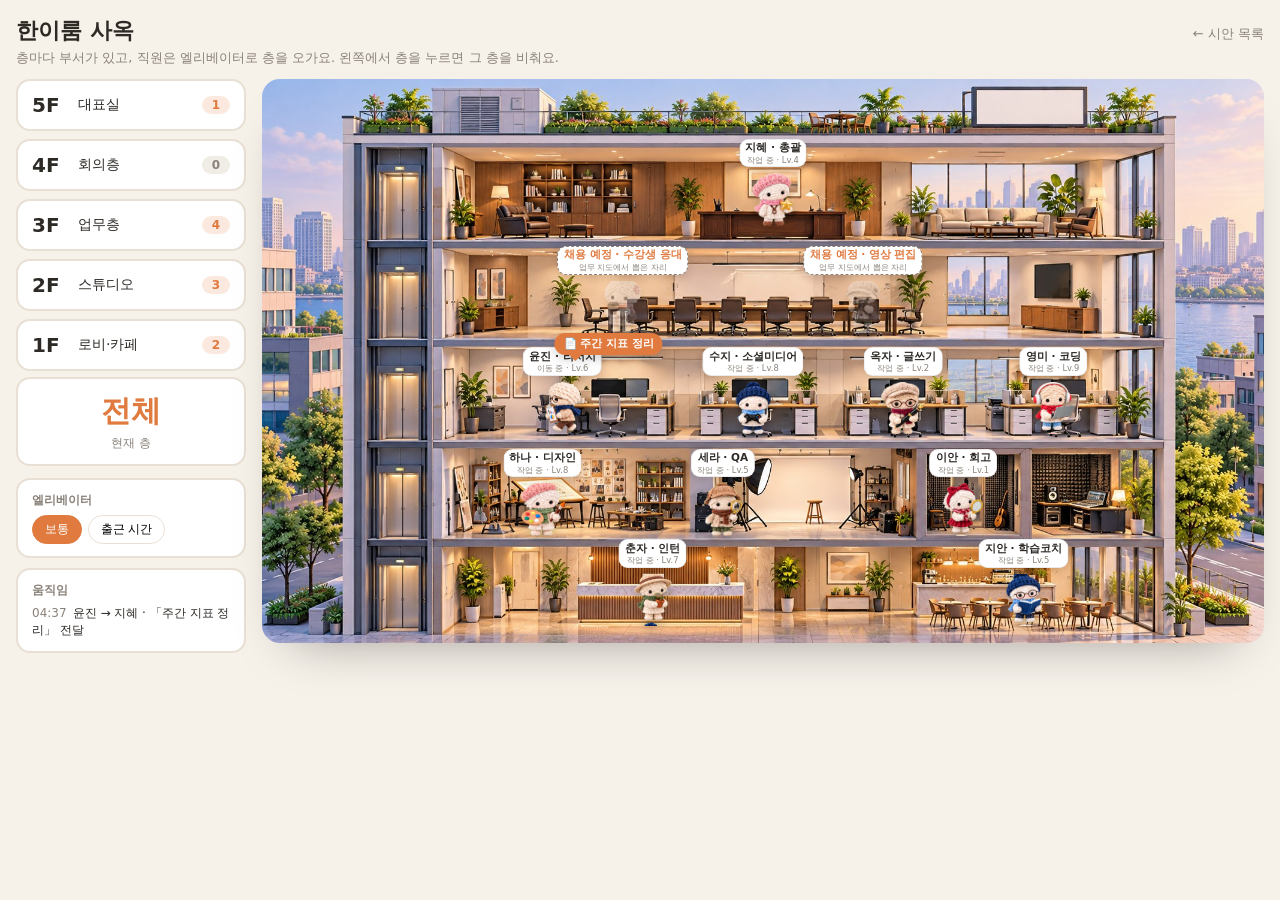
==== web/building.html @ ef340adb "feat(web): v3 — five distinct concept designs (diorama/saas/rpg/control/building), shared engine, fe" ====
<!doctype html>
<html lang="ko">
<head>
<meta charset="utf-8">
<meta name="viewport" content="width=device-width,initial-scale=1">
<title>사옥 단면도</title>
<meta name="description" content="5층 사옥을 단면으로 본다. 층마다 부서가 있고 직원은 엘리베이터로 층을 오간다. 왼쪽 층 목록으로 층을 비춘다.">
<link rel="stylesheet" href="engine.css">
<style>
:root{--bg:#f6f1e9;--ink:#2d2a26;--muted:#8a827a;--card:#fff;--line:#e8e0d4;--accent:#e07a3f}
*{box-sizing:border-box}html,body{margin:0;background:var(--bg);color:var(--ink);font-family:system-ui,-apple-system,"Apple SD Gothic Neo","Malgun Gothic",sans-serif}
.wrap{max-width:1560px;margin:0 auto;padding:16px}
.head{display:flex;justify-content:space-between;align-items:baseline;margin-bottom:12px}
.head h1{margin:0;font-size:22px}.head h1 small{display:block;font-size:13px;color:var(--muted);font-weight:500;margin-top:3px}
.head a{color:var(--muted);text-decoration:none;font-size:13px}
.layout{display:grid;grid-template-columns:230px minmax(0,1fr);gap:16px}
.floors{display:grid;gap:8px;align-content:start}
.floor{background:var(--card);border:2px solid var(--line);border-radius:14px;padding:12px 14px;display:flex;align-items:center;gap:10px;cursor:pointer;transition:border-color .2s,transform .2s}
.floor:hover{transform:translateX(3px)}.floor.on{border-color:var(--accent)}
.floor b{font-size:20px;min-width:36px}.floor span{font-size:14px}.floor .n{margin-left:auto;background:#fbe9df;color:var(--accent);border-radius:999px;padding:2px 10px;font-size:12px;font-weight:700}
.floor .n.zero{background:#f0ece6;color:var(--muted)}
.cur{background:var(--card);border:2px solid var(--line);border-radius:14px;padding:12px 14px;text-align:center;margin-top:6px}
.cur b{display:block;font-size:30px;color:var(--accent)}.cur small{color:var(--muted);font-size:12px}
.stage{aspect-ratio:1680/945;border-radius:18px;background:#dfe9f3;--tag-bg:#fff;--tag-ink:#2d2a26;--tag-muted:#8a827a;--tag-line:rgba(0,0,0,.08);--accent:#e07a3f;--fs:10.5px;box-shadow:0 24px 50px -30px rgba(0,0,0,.4)}
.band{position:absolute;left:8%;right:4%;background:rgba(224,122,63,.14);border:2px dashed rgba(224,122,63,.6);border-radius:8px;pointer-events:none;opacity:0;transition:opacity .25s}
.band.on{opacity:1}
.flabel{position:absolute;left:8.5%;transform:translateY(-100%);background:#fff;border-radius:6px 6px 0 0;padding:2px 8px;font-size:11px;font-weight:700;color:var(--accent);opacity:0;pointer-events:none}
.flabel.on{opacity:1}
.actor .nametag{padding:.15em .5em}.actor .nametag::after{display:none}
.lift{position:absolute;left:10.9%;width:5.4%;height:3%;background:rgba(224,122,63,.5);border-radius:3px;pointer-events:none;transition:top 1.6s linear;opacity:0}
.lift.on{opacity:1}
.side{display:grid;gap:10px;margin-top:12px}
.card{background:var(--card);border:2px solid var(--line);border-radius:14px;padding:12px 14px}
.card h3{margin:0 0 6px;font-size:12px;color:var(--muted)}
.log{list-style:none;margin:0;padding:0;font-size:12px;display:grid;gap:4px;max-height:150px;overflow:auto}
.log time{color:var(--muted);margin-right:6px}
.toggle{display:flex;gap:6px}.toggle button{border:1px solid var(--line);background:#fff;border-radius:999px;padding:5px 12px;font-size:12px;cursor:pointer}.toggle button[aria-pressed="true"]{background:var(--accent);color:#fff;border-color:var(--accent)}
</style>
</head>
<body>
<div class="wrap">
  <div class="head"><h1>한이룸 사옥<small>층마다 부서가 있고, 직원은 엘리베이터로 층을 오가요. 왼쪽에서 층을 누르면 그 층을 비춰요.</small></h1><a href="index.html">← 시안 목록</a></div>
  <div class="layout">
    <div>
      <div class="floors" id="floors"></div>
      <div class="cur"><b id="curF">전체</b><small>현재 층</small></div>
      <div class="side"><div class="card"><h3>엘리베이터</h3><div class="toggle"><button type="button" data-speed="1" aria-pressed="true">보통</button><button type="button" data-speed="2.2">출근 시간</button></div></div><div class="card"><h3>움직임</h3><ul class="log" id="log"></ul></div></div>
    </div>
    <div class="stage" id="stage"><img class="bg" src="bg/building.jpg" alt="" draggable="false"><div id="bands"></div><div class="lift" id="lift"></div><div id="actors"></div></div>
  </div>
</div>
<script src="org.js"></script>
<script src="engine.js"></script>
<script src="maps-v3.js"></script>
<script>
(function(){
  const ORG = window.OFFICE_ORG, MAP = window.OFFICE_MAPS_V3.BUILDING
  const stage = document.getElementById('stage')
  const fl = document.getElementById('floors'), bands = document.getElementById('bands')
  let cur = null
  for (const f of MAP.floors) {
    const b = document.createElement('div'); b.className = 'floor'; b.innerHTML = `<b>${f.id}F</b><span>${f.label.replace(/^\dF /, '')}</span><span class="n zero" data-f="${f.id}">0</span>`; b.dataset.f = f.id
    b.addEventListener('click', () => { cur = cur === f.id ? null : f.id; for (const x of fl.children) x.classList.toggle('on', Number(x.dataset.f) === cur); for (const x of bands.children) x.classList.toggle('on', Number(x.dataset.f) === cur); document.getElementById('curF').textContent = cur ? `${cur}F` : '전체' }); fl.appendChild(b)
    const band = document.createElement('div'); band.className = 'band'; band.dataset.f = f.id; band.style.top = `${f.y[0]}%`; band.style.height = `${f.y[1] - f.y[0]}%`; bands.appendChild(band)
    const lab = document.createElement('div'); lab.className = 'flabel'; lab.dataset.f = f.id; lab.style.top = `${f.y[0]}%`; lab.textContent = f.label; band.appendChild(lab)
  }
  const floorOf = y => (MAP.floors.find(f => y >= f.y[0] - 1 && y <= f.y[1] + 1) || {}).id
  const t = () => { const d = new Date(); return `${String(d.getHours()).padStart(2, '0')}:${String(d.getMinutes()).padStart(2, '0')}` }
  const E = window.OfficeEngine.create({
    stage, actorsEl: document.getElementById('actors'), org: ORG, map: MAP, chars: 'chars/knit', spriteScale: 0.052, flat: true, walkSpeed: 18,
    lines: { lounge: ['5F 소파 최고', '잠깐 쉬고…', '🌿'], coffee: ['1F 카페 ☕', '라떼 하나', '당 충전'] },
    on(ev, p) {
      if (ev === 'log') { const li = document.createElement('li'); li.innerHTML = `<time>${t()}</time><span></span>`; li.lastChild.textContent = p.text; const ul = document.getElementById('log'); ul.prepend(li); while (ul.children.length > 10) ul.lastChild.remove() }
      if (ev === 'status') counts()
    },
  })
  E.start()
  function counts() { const c = {}; for (const a of E.actors) if (!a.ghost) { const f = floorOf(a.y); c[f] = (c[f] || 0) + 1 } for (const n of fl.querySelectorAll('.n')) { const v = c[n.dataset.f] || 0; n.textContent = v; n.classList.toggle('zero', v === 0) } }
  // 엘리베이터 칸: 승강로(x≈11~16%) 안에 있는 직원이 있으면 그 높이로
  const lift = document.getElementById('lift')
  setInterval(() => { counts(); const rider = E.actors.find(a => a.x < 19 && a.el.classList.contains('walk')); if (rider) { lift.classList.add('on'); lift.style.top = `${rider.y - 1.5}%` } else lift.classList.remove('on') }, 400)
  document.querySelector('.toggle').addEventListener('click', e => { const b = e.target.closest('button'); if (!b) return; E.setSpeed(Number(b.dataset.speed)); for (const x of b.parentElement.children) x.setAttribute('aria-pressed', String(x === b)) })
  counts()
})()
</script>
</body>
</html>
---- web/engine.css ----
/* 공용: 무대 위 배우(직원) — 각 컨셉 페이지가 자기 테마 변수(--tag-bg --tag-ink --tag-muted --tag-line --accent --fs)만 바꾼다 */
.stage{position:relative;overflow:hidden;user-select:none;--tag-bg:#fff;--tag-ink:#2a2622;--tag-muted:#8a8176;--tag-line:rgba(0,0,0,.08);--accent:#d1803e;--fs:13px}
.stage img.bg{position:absolute;inset:0;width:100%;height:100%;object-fit:cover;display:block}
.actor{position:absolute;left:0;top:0;width:0;height:0;transition:left var(--dur,1.6s) linear,top var(--dur,1.6s) linear;will-change:left,top;cursor:pointer}
.actor .body{position:absolute;left:0;bottom:0;transform:translate(-50%,0) scale(var(--s,1));transform-origin:50% 100%;display:flex;flex-direction:column;align-items:center}
.actor img.sprite{height:var(--sh,120px);width:auto;display:block;filter:drop-shadow(0 6px 4px rgba(0,0,0,.18));transform-origin:50% 100%}
.actor.flip img.sprite{transform:scaleX(-1)}
.actor.walk img.sprite{animation:walk .42s ease-in-out infinite}
.actor.flip.walk img.sprite{animation:walkflip .42s ease-in-out infinite}
.actor.typing img.sprite{animation:typing 1.1s ease-in-out infinite}
.actor.ghost img.sprite{opacity:.42;filter:grayscale(.6) drop-shadow(0 4px 3px rgba(0,0,0,.12))}
.actor.cheer img.sprite{animation:cheer .5s ease-in-out 3}
@keyframes walk{0%,100%{transform:translateY(0) rotate(-2deg)}50%{transform:translateY(-5px) rotate(2deg)}}
@keyframes walkflip{0%,100%{transform:scaleX(-1) translateY(0) rotate(2deg)}50%{transform:scaleX(-1) translateY(-5px) rotate(-2deg)}}
@keyframes typing{0%,100%{transform:translateY(0)}50%{transform:translateY(-2px)}}
@keyframes cheer{0%,100%{transform:translateY(0) scale(1)}50%{transform:translateY(-14px) scale(1.06)}}
.actor .nametag{position:absolute;left:50%;bottom:calc(100% + 6px);transform:translateX(-50%);white-space:nowrap;background:var(--tag-bg);color:var(--tag-ink);border:1px solid var(--tag-line);border-radius:9px;padding:.28em .7em .3em;font-size:var(--fs);line-height:1.2;text-align:center;box-shadow:0 3px 10px rgba(0,0,0,.12)}
.actor .nametag::after{content:"";position:absolute;left:50%;top:100%;transform:translateX(-50%);border:5px solid transparent;border-top-color:var(--tag-bg)}
.actor .nametag b{font-weight:700}
.actor .nametag small{display:block;font-size:.8em;color:var(--tag-muted);margin-top:.1em}
.actor.ghost .nametag{border:1px dashed var(--tag-muted);color:var(--accent)}
.actor .bubble{position:absolute;left:58%;bottom:calc(100% + 2.6em);transform:translateX(-10%) scale(.6);opacity:0;transition:opacity .25s,transform .25s;white-space:nowrap;background:var(--accent);color:#fff;font-weight:700;font-size:var(--fs);border-radius:999px;padding:.35em .85em;box-shadow:0 4px 12px rgba(0,0,0,.18);pointer-events:none}
.actor .bubble::after{content:"";position:absolute;left:14%;top:100%;border:6px solid transparent;border-top-color:var(--accent)}
.actor .bubble.on{opacity:1;transform:translateX(-10%) scale(1)}
.actor .bubble.soft{background:var(--tag-bg);color:var(--tag-ink);font-weight:600}
.actor .bubble.soft::after{border-top-color:var(--tag-bg)}
.spark{position:absolute;width:6px;height:6px;border-radius:2px;pointer-events:none;animation:spark .9s ease-out forwards}
@keyframes spark{0%{transform:translate(0,0) rotate(0);opacity:1}100%{transform:translate(var(--dx),var(--dy)) rotate(260deg);opacity:0}}
.stage.minimal .actor .nametag small{display:none}
.stage.minimal .actor .nametag{padding:.2em .55em;border-radius:4px;box-shadow:none}
.stage.pixel img.bg,.stage.pixel img.sprite{image-rendering:pixelated;image-rendering:crisp-edges}
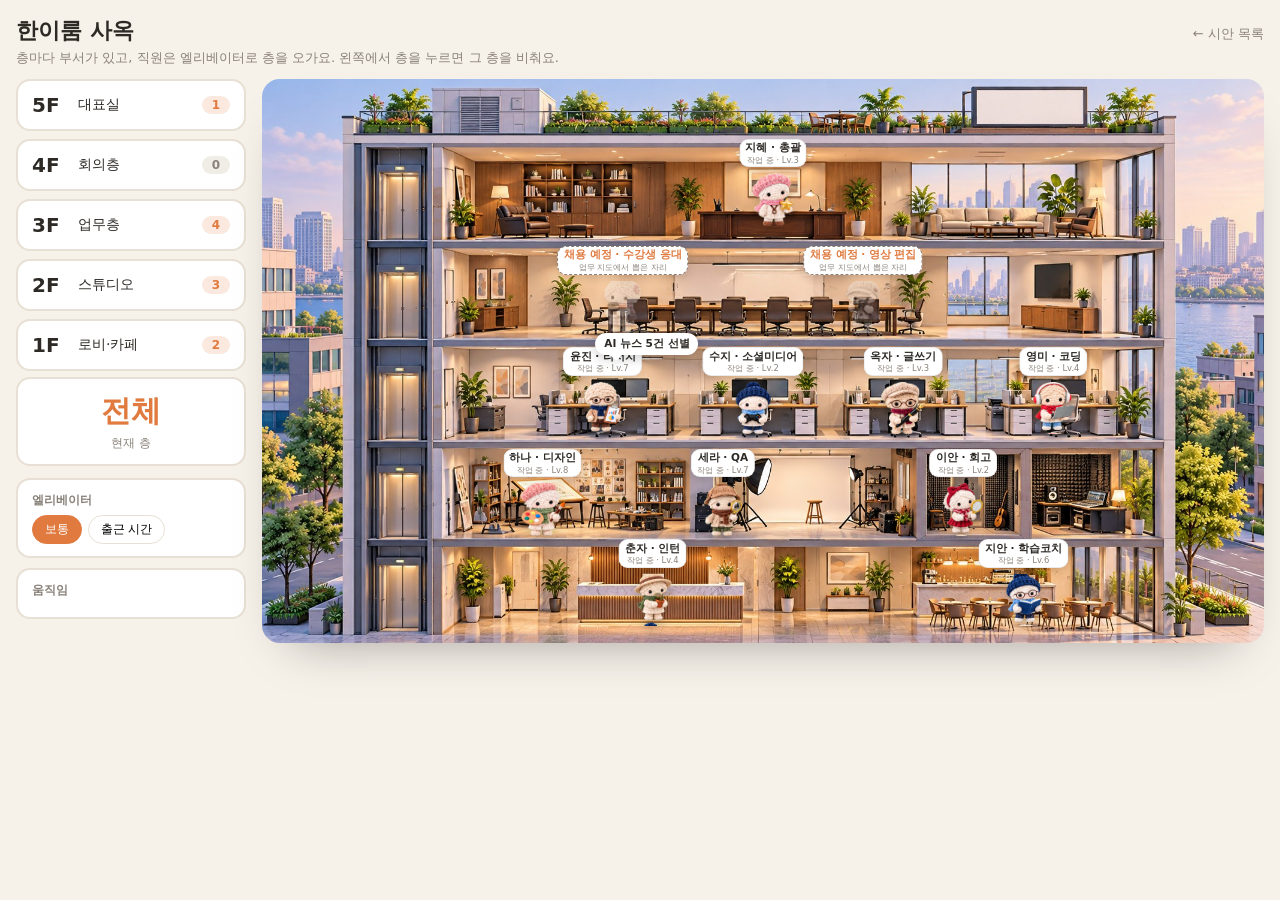
==== commit 2b00d6c2: "feat(skill): rewrite around the 5 concept templates — CDN-backed widget.html + standalone office.htm" ====
--- a/web/building.html
+++ b/web/building.html
@@ -35,11 +35,12 @@
 .log{list-style:none;margin:0;padding:0;font-size:12px;display:grid;gap:4px;max-height:150px;overflow:auto}
 .log time{color:var(--muted);margin-right:6px}
 .toggle{display:flex;gap:6px}.toggle button{border:1px solid var(--line);background:#fff;border-radius:999px;padding:5px 12px;font-size:12px;cursor:pointer}.toggle button[aria-pressed="true"]{background:var(--accent);color:#fff;border-color:var(--accent)}
+html.embed .navlink{display:none}html.embed body{background:transparent}
 </style>
 </head>
 <body>
 <div class="wrap">
-  <div class="head"><h1>한이룸 사옥<small>층마다 부서가 있고, 직원은 엘리베이터로 층을 오가요. 왼쪽에서 층을 누르면 그 층을 비춰요.</small></h1><a href="index.html">← 시안 목록</a></div>
+  <div class="head"><h1>한이룸 사옥<small>층마다 부서가 있고, 직원은 엘리베이터로 층을 오가요. 왼쪽에서 층을 누르면 그 층을 비춰요.</small></h1><a class="navlink" href="index.html">← 시안 목록</a></div>
   <div class="layout">
     <div>
       <div class="floors" id="floors"></div>
